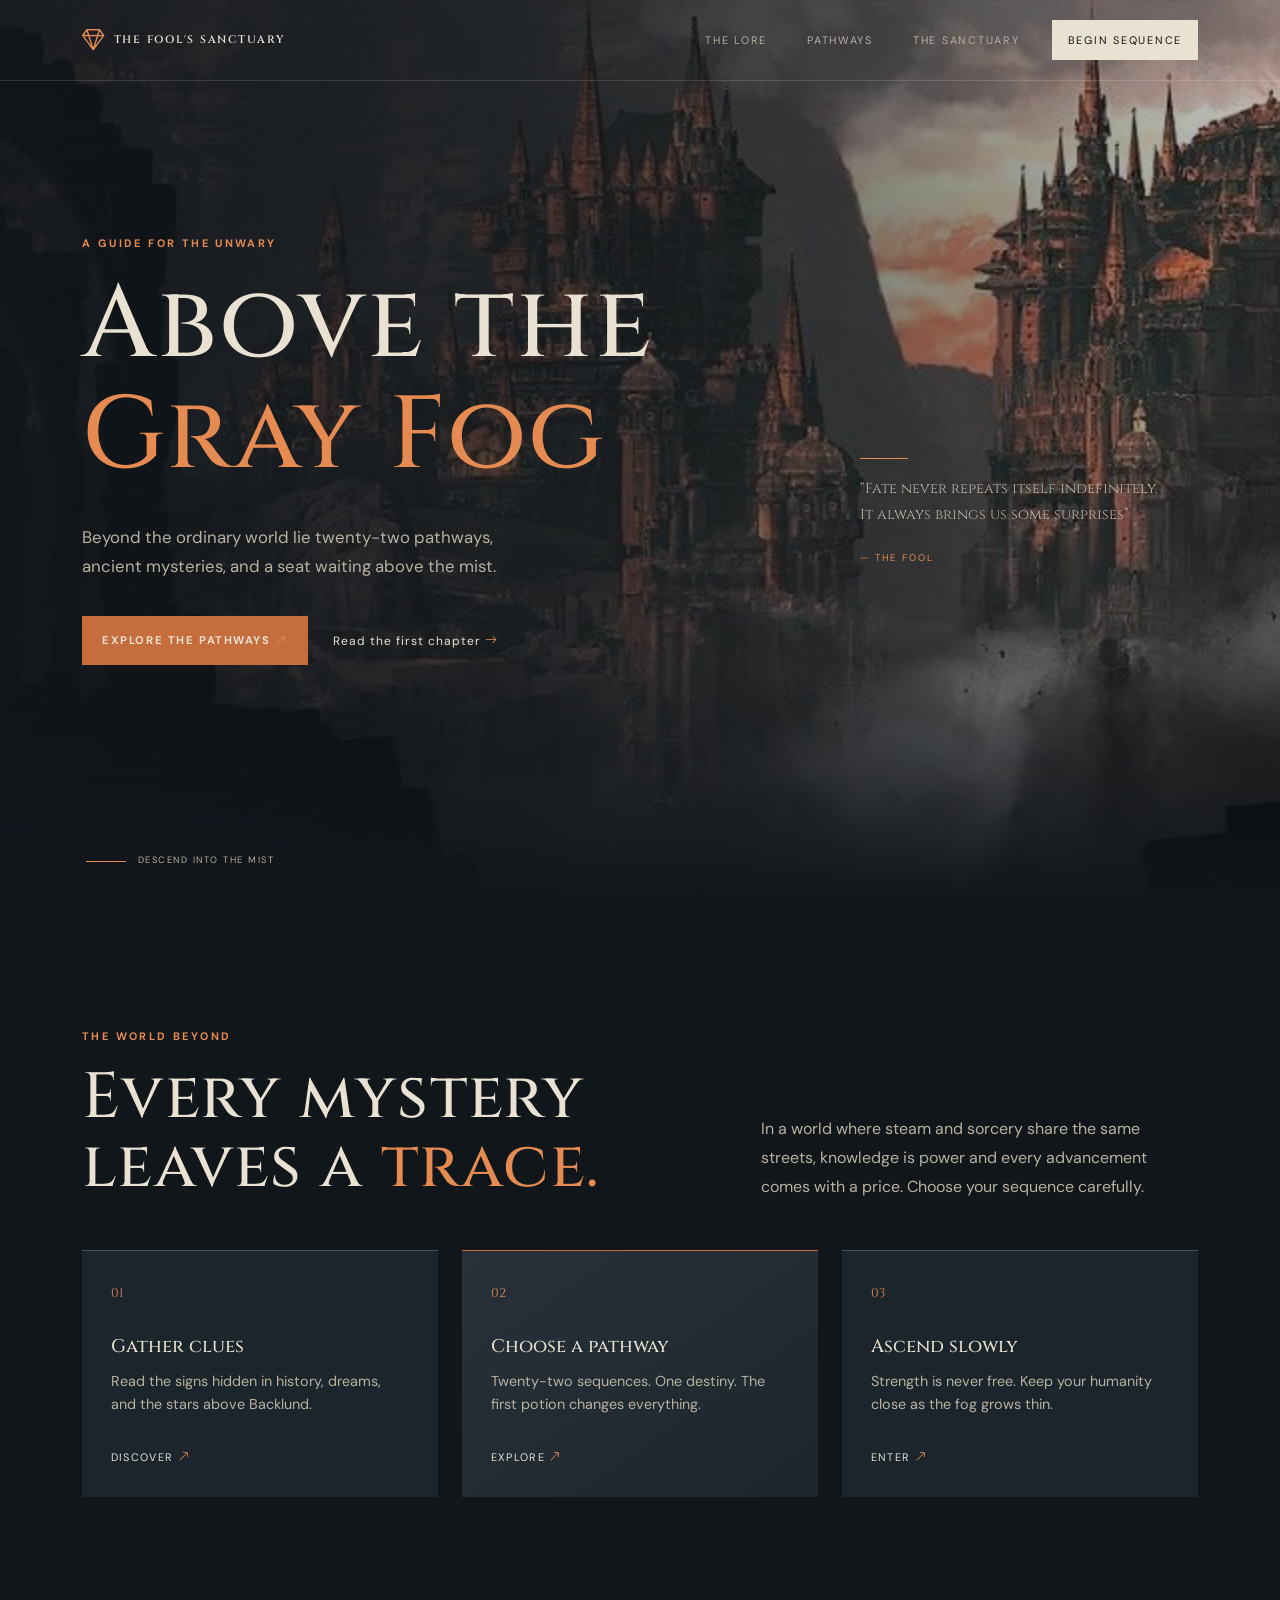
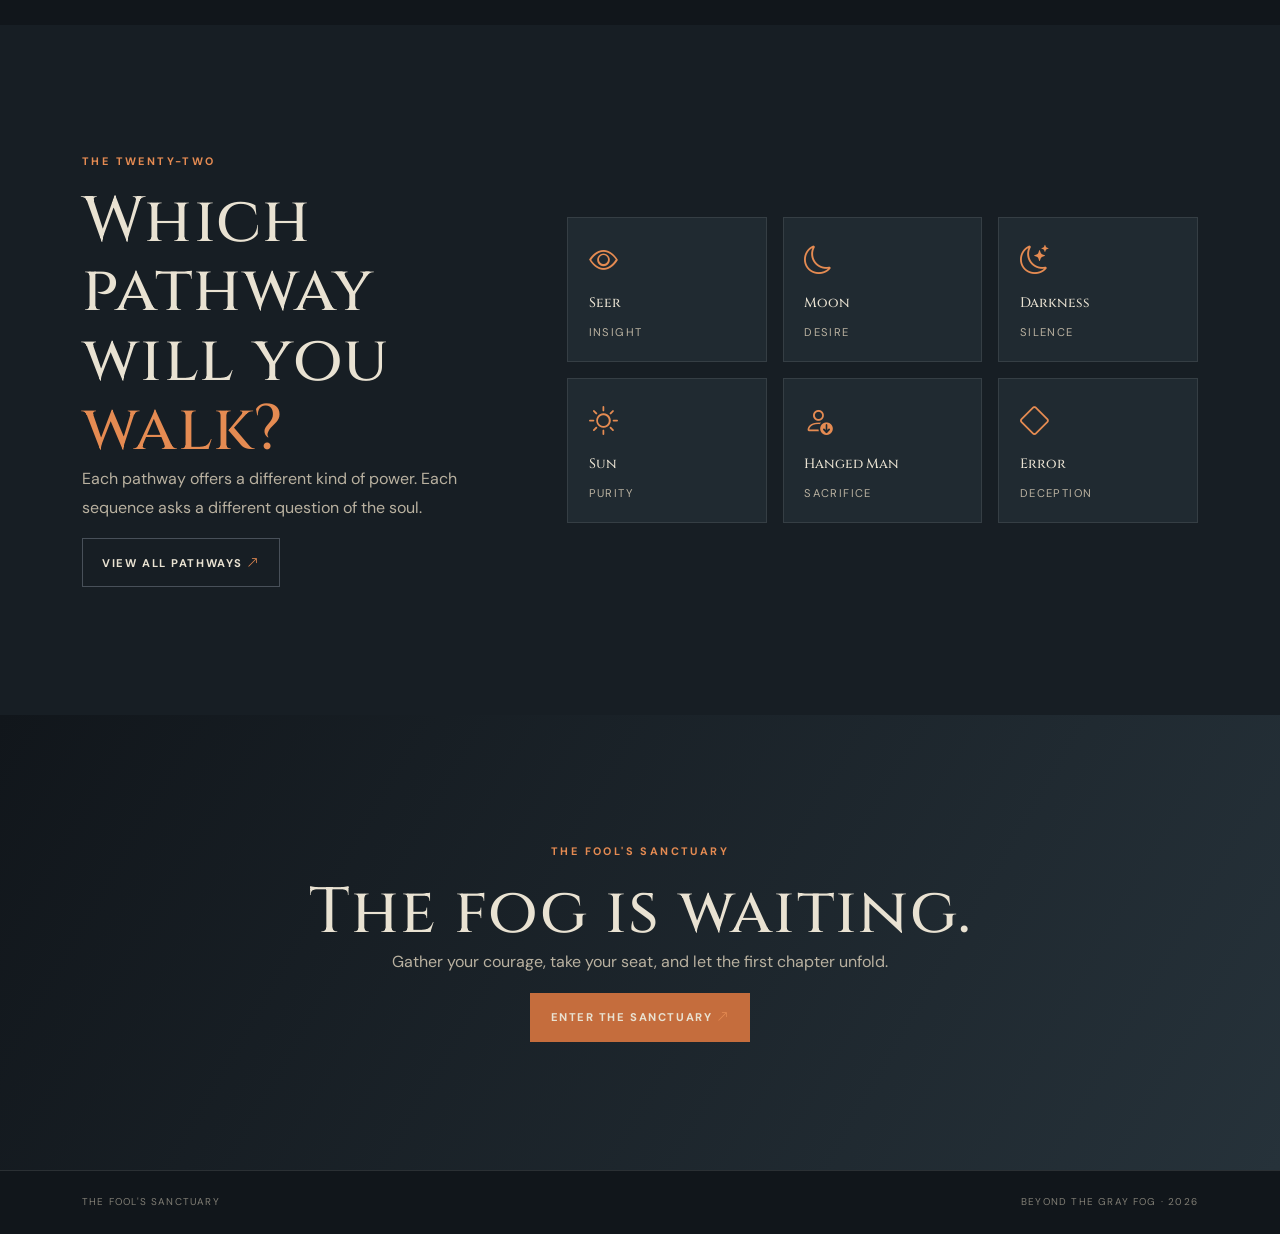
==== index.html @ c166ea6b "Add files via upload" ====
<!DOCTYPE html>
<html lang="en">
  <head>
    <meta charset="UTF-8">
    <meta name="viewport" content="width=device-width, initial-scale=1.0">
    <meta
      name="description"
      content="A Lord of the Mysteries inspired guide to the pathways."
    >
    <title>Above the Gray Fog</title>
    <link
      href="https://cdn.jsdelivr.net/npm/bootstrap@5.3.3/dist/css/bootstrap.min.css"
      rel="stylesheet"
    >
    <!-- Google Fonts -->
    <link
      href="https://fonts.googleapis.com/css2?family=Cinzel:wght@500;600;700&family=DM+Sans:wght@400;500;700&display=swap"
      rel="stylesheet"
    >
    <!-- Bootstrap Icons -->
    <link
      rel="stylesheet"
      href="https://cdn.jsdelivr.net/npm/bootstrap-icons@1.11.3/font/bootstrap-icons.min.css"
    >
    <!-- Custom CSS -->
    <link rel="stylesheet" href="./css/landing_page_style.css">
  </head>
  <body>
    <!-- Main navigation -->
    <header class="site-header">
      <nav class="navbar navbar-expand-lg" aria-label="Main navigation">
        <div class="container">
          <a class="navbar-brand d-flex align-items-center gap-2" href="#top">
            <i class="bi bi-gem brand-mark" aria-hidden="true"></i>
            <span>THE FOOL'S SANCTUARY</span>
          </a>
          <button
            class="navbar-toggler"
            type="button"
            data-bs-toggle="collapse"
            data-bs-target="#mainNav"
            aria-controls="mainNav"
            aria-expanded="false"
            aria-label="Toggle navigation"
          >
            <span class="navbar-toggler-icon"></span>
          </button>
          <div class="collapse navbar-collapse" id="mainNav">
            <ul class="navbar-nav ms-auto align-items-lg-center gap-lg-4">
              <li class="nav-item">
                <a class="nav-link" href="#lore">The Lore</a>
              </li>
              <li class="nav-item">
                <a class="nav-link" href="#pathways">Pathways</a>
              </li>
              <li class="nav-item">
                <a class="nav-link" href="#sanctuary">The Sanctuary</a>
              </li>
              <li class="nav-item">
                <a class="nav-cta" href="#begin">Begin Sequence</a>
              </li>
            </ul>
          </div>
        </div>
      </nav>
    </header>

    <main id="top">
      <!-- Introduction -->
      <section class="intro-section" aria-labelledby="intro-title">
        <div class="container position-relative">
          <div class="row min-vh-100 align-items-center">
            <div class="col-12 col-lg-8 col-xl-7">
              <p class="eyebrow reveal">A GUIDE FOR THE UNWARY</p>
              <h1 id="intro-title" class="intro-title reveal reveal-delay-1">
                Above the<br><em>Gray Fog</em>
              </h1>
              <p class="intro-copy reveal reveal-delay-2">
                Beyond the ordinary world lie twenty-two pathways, ancient
                mysteries, and a seat waiting above the mist.
              </p>
              <div class="intro-actions reveal reveal-delay-3">
                <a class="btn btn-relic" href="#pathways"
                  >Explore the Pathways
                  <i class="bi bi-arrow-up-right" aria-hidden="true"></i
                ></a>
                <a class="text-link" href="#lore"
                  >Read the first chapter
                  <i class="bi bi-arrow-right" aria-hidden="true"></i
                ></a>
              </div>
            </div>
            <div class="col-12 col-lg-4 col-xl-5 d-none d-lg-block">
              <div class="intro-note">
                <span class="note-line"></span>
                <p>
                  “Fate never repeats itself indefinitely.<br>It always brings
                  us some surprises”
                </p>
                <small>— THE FOOL</small>
              </div>
            </div>
          </div>
          <a
            class="scroll-cue"
            href="#lore"
            aria-label="Scroll to the lore section"
            ><span></span>DESCEND INTO THE MIST</a
          >
        </div>
      </section>

      <!-- World / Lore overview -->
      <section
        id="lore"
        class="lore-section section-space"
        aria-labelledby="lore-title"
      >
        <div class="container">
          <div class="row g-5 align-items-end">
            <div class="col-12 col-md-7">
              <p class="eyebrow">THE WORLD BEYOND</p>
              <h2 id="lore-title" class="section-title">
                Every mystery<br>leaves a <em>trace.</em>
              </h2>
            </div>
            <div class="col-12 col-md-5">
              <p class="section-copy">
                In a world where steam and sorcery share the same streets,
                knowledge is power and every advancement comes with a price.
                Choose your sequence carefully.
              </p>
            </div>
          </div>
          <div class="row g-4 mt-4">
            <div class="col-12 col-md-4">
              <article class="lore-card">
                <span class="card-number">01</span>
                <h3>Gather clues</h3>
                <p>
                  Read the signs hidden in history, dreams, and the stars above
                  Backlund.
                </p>
                <a href="#begin" aria-label="Learn about gathering clues"
                  >Discover
                  <i class="bi bi-arrow-up-right" aria-hidden="true"></i
                ></a>
              </article>
            </div>
            <div class="col-12 col-md-4">
              <article class="lore-card card-featured">
                <span class="card-number">02</span>
                <h3>Choose a pathway</h3>
                <p>
                  Twenty-two sequences. One destiny. The first potion changes
                  everything.
                </p>
                <a href="#pathways" aria-label="Explore the pathways"
                  >Explore
                  <i class="bi bi-arrow-up-right" aria-hidden="true"></i
                ></a>
              </article>
            </div>
            <div class="col-12 col-md-4">
              <article class="lore-card">
                <span class="card-number">03</span>
                <h3>Ascend slowly</h3>
                <p>
                  Strength is never free. Keep your humanity close as the fog
                  grows thin.
                </p>
                <a href="#sanctuary" aria-label="Enter the sanctuary"
                  >Enter <i class="bi bi-arrow-up-right" aria-hidden="true"></i
                ></a>
              </article>
            </div>
          </div>
        </div>
      </section>

      <!-- Pathway choices -->
      <section
        id="pathways"
        class="pathway-section section-space"
        aria-labelledby="pathway-title"
      >
        <div class="container">
          <div class="row g-5 align-items-center">
            <div class="col-12 col-lg-5">
              <p class="eyebrow">THE TWENTY-TWO</p>
              <h2 id="pathway-title" class="section-title">
                Which pathway<br>will you <em>walk?</em>
              </h2>
              <p class="section-copy">
                Each pathway offers a different kind of power. Each sequence
                asks a different question of the soul.
              </p>
              <a class="btn btn-outline-relic mt-3" href="#begin"
                >View all pathways
                <i class="bi bi-arrow-up-right" aria-hidden="true"></i
              ></a>
            </div>
            <div class="col-12 col-lg-7">
              <div class="pathway-grid row g-3">
                <div class="col-6 col-md-4">
                  <div class="pathway-tile">
                    <i class="bi bi-eye" aria-hidden="true"></i
                    ><strong>Seer</strong><small>Insight</small>
                  </div>
                </div>
                <div class="col-6 col-md-4">
                  <div class="pathway-tile">
                    <i class="bi bi-moon" aria-hidden="true"></i
                    ><strong>Moon</strong><small>Desire</small>
                  </div>
                </div>
                <div class="col-6 col-md-4">
                  <div class="pathway-tile">
                    <i class="bi bi-moon-stars" aria-hidden="true"></i
                    ><strong>Darkness</strong><small>Silence</small>
                  </div>
                </div>
                <div class="col-6 col-md-4">
                  <div class="pathway-tile">
                    <i class="bi bi-sun" aria-hidden="true"></i
                    ><strong>Sun</strong><small>Purity</small>
                  </div>
                </div>
                <div class="col-6 col-md-4">
                  <div class="pathway-tile">
                    <i class="bi bi-person-down" aria-hidden="true"></i
                    ><strong>Hanged Man</strong><small>Sacrifice</small>
                  </div>
                </div>
                <div class="col-6 col-md-4">
                  <div class="pathway-tile">
                    <i class="bi bi-diamond" aria-hidden="true"></i
                    ><strong>Error</strong><small>Deception</small>
                  </div>
                </div>
              </div>
            </div>
          </div>
        </div>
      </section>

      <!-- Final call to enter the sanctuary -->
      <section
        id="sanctuary"
        class="sanctuary-section section-space"
        aria-labelledby="sanctuary-title"
      >
        <div class="container">
          <div class="row justify-content-center text-center">
            <div class="col-12 col-lg-8">
              <p class="eyebrow">THE FOOL'S SANCTUARY</p>
              <h2 id="sanctuary-title" class="section-title">
                The fog is waiting.
              </h2>
              <p class="section-copy mx-auto">
                Gather your courage, take your seat, and let the first chapter
                unfold.
              </p>
              <a
                id="begin"
                class="btn btn-relic mt-3"
                href="login.html"
                >Enter the Sanctuary
                <i class="bi bi-arrow-up-right" aria-hidden="true"></i
              ></a>
            </div>
          </div>
        </div>
      </section>
    </main>

    <!-- Page footer -->
    <footer class="site-footer">
      <div
        class="container d-flex flex-column flex-md-row justify-content-between gap-3"
      >
        <span>THE FOOL'S SANCTUARY</span><span>Beyond the gray fog · 2026</span>
      </div>
    </footer>

    <dialog id="welcomeDialog" class="welcome-dialog" aria-labelledby="welcomeDialogTitle">
      <div class="welcome-dialog-icon" aria-hidden="true">
        <i class="bi bi-eye"></i>
      </div>
      <h2 id="welcomeDialogTitle">Login Is Complete</h2>
      <p>Welcome back to the Tarot Club.</p>
      <button type="button" class="btn btn-relic" id="welcomeDialogButton">Continue</button>
    </dialog>

    <script src="https://cdn.jsdelivr.net/npm/bootstrap@5.3.3/dist/js/bootstrap.bundle.min.js"></script>
    <script>
      const welcomeDialog = document.getElementById('welcomeDialog');
      const welcomeDialogButton = document.getElementById('welcomeDialogButton');

      if (sessionStorage.getItem('loginWelcomePending') === 'true') {
        sessionStorage.removeItem('loginWelcomePending');
        welcomeDialog.showModal();
        welcomeDialogButton.focus();
      }

      welcomeDialogButton.addEventListener('click', function () {
        welcomeDialog.close();
      });
    </script>
  </body>
</html>
---- css/landing_page_style.css ----
* {
  box-sizing: border-box;
}
html {
  scroll-behavior: smooth;
}
body {
  margin: 0;
  background: #11161b;
  color: #e9e2d2;
  font-family: "DM Sans", sans-serif;
}

.site-header {
  position: absolute;
  z-index: 10;
  width: 100%;
  border-bottom: 1px solid #ffffff24;
}
.navbar {
  padding: 1.25rem 0;
}
.navbar-brand,
.nav-link,
.nav-cta {
  color: #e9e2d2;
  font-size: 0.68rem;
  letter-spacing: 0.16em;
  text-transform: uppercase;
}
.navbar-brand {
  font-family: "Cinzel", Georgia, serif;
  font-weight: 600;
}
.brand-mark {
  color: #e58b52;
  font-size: 1.4rem;
  line-height: 0;
}
.nav-link {
  color: #b9b1a0;
  transition: color 0.2s ease;
}
.nav-link:hover {
  color: #e58b52;
}
.nav-cta {
  display: inline-block;
  color: #11161b;
  background: #e9e2d2;
  padding: 0.75rem 1rem;
  text-decoration: none;
  transition:
    background 0.2s ease,
    color 0.2s ease;
}
.nav-cta:hover {
  color: #e9e2d2;
  background: #c56d3d;
}
.navbar-toggler {
  border-color: #ffffff66;
}
.navbar-toggler-icon {
  filter: invert(1);
}

.intro-section {
  min-height: 100vh;
  position: relative;
  overflow: hidden;
  background:
    linear-gradient(90deg, #11161bf2 0%, #11161bba 42%, #11161b40 100%),
    url("../Images/GiantKingPalace.webp") center/cover;
}
.intro-section::after {
  content: "";
  position: absolute;
  inset: auto 0 0;
  height: 25%;
  background: linear-gradient(#00000000, #11161b);
  pointer-events: none;
}
.intro-section .container {
  min-height: 100vh;
}
.eyebrow {
  margin-bottom: 1.2rem;
  color: #e58b52;
  font-size: 0.68rem;
  font-weight: 700;
  letter-spacing: 0.22em;
}
.intro-title,
.section-title {
  font-family: "Cinzel", Georgia, serif;
  font-weight: 500;
  line-height: 1.08;
  letter-spacing: 0.02em;
}
.intro-title {
  max-width: 720px;
  margin: 0;
  color: #e9e2d2;
  font-size: clamp(3.5rem, 8vw, 7.5rem);
}
em {
  color: #e58b52;
  font-style: normal;
}
.intro-copy {
  max-width: 440px;
  margin: 2rem 0 2.25rem;
  color: #b9b1a0;
  font-size: 1.05rem;
  line-height: 1.7;
}
.intro-actions {
  display: flex;
  align-items: center;
  gap: 1.6rem;
  flex-wrap: wrap;
}
.btn-relic,
.btn-outline-relic {
  border-radius: 0;
  padding: 0.95rem 1.2rem;
  font-size: 0.7rem;
  font-weight: 700;
  letter-spacing: 0.14em;
  text-transform: uppercase;
}
.btn-relic {
  border: 1px solid #c56d3d;
  color: #e9e2d2;
  background: #c56d3d;
}
.btn-relic:hover {
  border-color: #e58b52;
  color: #11161b;
  background: #e58b52;
}
.btn-outline-relic {
  border: 1px solid #485059;
  color: #e9e2d2;
}
.btn-outline-relic:hover {
  border-color: #c56d3d;
  color: #e9e2d2;
  background: #c56d3d;
}
.text-link {
  color: #e9e2d2;
  font-size: 0.75rem;
  letter-spacing: 0.08em;
  text-decoration: none;
}
.text-link i,
.btn i,
.lore-card a i {
  color: #e58b52;
}
.text-link:hover {
  color: #e58b52;
}
.intro-note {
  margin-top: 8rem;
  margin-left: 25%;
  color: #b9b1a0;
  font-family: "Cinzel", Georgia, serif;
  font-size: 0.9rem;
  line-height: 1.8;
}
.note-line {
  display: block;
  width: 3rem;
  height: 1px;
  margin-bottom: 1.1rem;
  background: #e58b52;
}
.intro-note small {
  color: #e58b52;
  font-family: "DM Sans", sans-serif;
  font-size: 0.6rem;
  letter-spacing: 0.2em;
}
.scroll-cue {
  position: absolute;
  z-index: 2;
  bottom: 2rem;
  left: 1rem;
  display: flex;
  align-items: center;
  gap: 0.75rem;
  color: #b9b1a0;
  font-size: 0.58rem;
  letter-spacing: 0.16em;
  text-decoration: none;
}
.scroll-cue span {
  display: inline-block;
  width: 2.5rem;
  height: 1px;
  background: #e58b52;
}

.section-space {
  padding: 8rem 0;
}
.lore-section {
  background: #11161b;
}
.section-title {
  margin: 0;
  color: #e9e2d2;
  font-size: clamp(2.2rem, 5vw, 4.2rem);
}
.section-copy {
  max-width: 450px;
  margin: 0;
  color: #b9b1a0;
  line-height: 1.8;
}
.lore-card {
  min-height: 230px;
  padding: 1.8rem;
  border-top: 1px solid #485059;
  background: #1d252c;
  transition:
    transform 0.25s ease,
    border-color 0.25s ease;
}
.lore-card:hover {
  transform: translateY(-6px);
  border-color: #c56d3d;
}
.card-featured {
  background: linear-gradient(145deg, #283139, #1d252c);
  border-top-color: #c56d3d;
}
.card-number {
  color: #e58b52;
  font-family: "Cinzel", Georgia, serif;
  font-size: 0.8rem;
}
.lore-card h3 {
  margin: 2rem 0 0.8rem;
  font-family: "Cinzel", Georgia, serif;
  font-size: 1.15rem;
  font-weight: 500;
}
.lore-card p {
  min-height: 3.6rem;
  color: #b9b1a0;
  font-size: 0.9rem;
  line-height: 1.6;
}
.lore-card a {
  color: #e9e2d2;
  font-size: 0.68rem;
  letter-spacing: 0.12em;
  text-decoration: none;
  text-transform: uppercase;
}

.pathway-section {
  background: #171e24;
}
.pathway-tile {
  min-height: 145px;
  padding: 1.3rem;
  border: 1px solid #ffffff18;
  display: flex;
  flex-direction: column;
  justify-content: space-between;
  background: #202a31;
  transition:
    background 0.2s ease,
    border-color 0.2s ease;
}
.pathway-tile:hover {
  border-color: #c56d3d;
  background: #29353d;
}
.pathway-tile i {
  color: #e58b52;
  font-size: 1.8rem;
}
.pathway-tile strong {
  font-family: "Cinzel", Georgia, serif;
  font-size: 0.85rem;
  font-weight: 500;
}
.pathway-tile small {
  color: #b9b1a0;
  font-size: 0.7rem;
  letter-spacing: 0.12em;
  text-transform: uppercase;
}

.sanctuary-section {
  background: linear-gradient(120deg, #11161b, #26323a);
}
.sanctuary-section .section-copy {
  max-width: 510px;
}
.site-footer {
  padding: 1.5rem 0;
  border-top: 1px solid #ffffff1c;
  color: #817e75;
  font-size: 0.62rem;
  letter-spacing: 0.12em;
  text-transform: uppercase;
}

.welcome-dialog {
  width: min(90vw, 420px);
  padding: 2rem;
  border: 1px solid #e58b52;
  border-radius: 4px;
  color: #e9e2d2;
  text-align: center;
  background: #172027;
  box-shadow: 0 1rem 3rem #00000099;
}
.welcome-dialog::backdrop {
  background: #11161bcc;
  backdrop-filter: blur(3px);
}
.welcome-dialog-icon {
  margin-bottom: 0.75rem;
  color: #e58b52;
  font-size: 2rem;
}
.welcome-dialog h2 {
  margin-bottom: 0.75rem;
  color: #e58b52;
  font-family: "Cinzel", Georgia, serif;
  font-size: 1.2rem;
  text-transform: uppercase;
}
.welcome-dialog p {
  margin-bottom: 1.5rem;
}
.welcome-dialog .btn {
  border: 1px solid #e58b52;
}
.welcome-dialog .btn:focus-visible {
  outline: 2px solid #e9e2d2;
  outline-offset: 3px;
}
.reveal {
  animation: rise-in 0.8s ease both;
}
.reveal-delay-1 {
  animation-delay: 0.12s;
}
.reveal-delay-2 {
  animation-delay: 0.24s;
}
.reveal-delay-3 {
  animation-delay: 0.36s;
}
@keyframes rise-in {
  from {
    opacity: 0;
    transform: translateY(18px);
  }
  to {
    opacity: 1;
    transform: translateY(0);
  }
}

@media (max-width: 991.98px) {
  .navbar-collapse {
    padding-top: 1rem;
  }
  .nav-cta {
    display: inline-block;
    margin-top: 0.5rem;
  }
  .intro-title {
    font-size: clamp(3.5rem, 13vw, 6rem);
  }
}

@media (max-width: 575.98px) {
  .navbar {
    padding-inline: 0.5rem;
  }
  .intro-section {
    background-position: 65% center;
  }
  .intro-title {
    font-size: clamp(3rem, 16vw, 5rem);
  }
  .intro-copy {
    font-size: 0.95rem;
  }
  .section-space {
    padding: 5rem 0;
  }
  .scroll-cue {
    left: 0.75rem;
  }
}
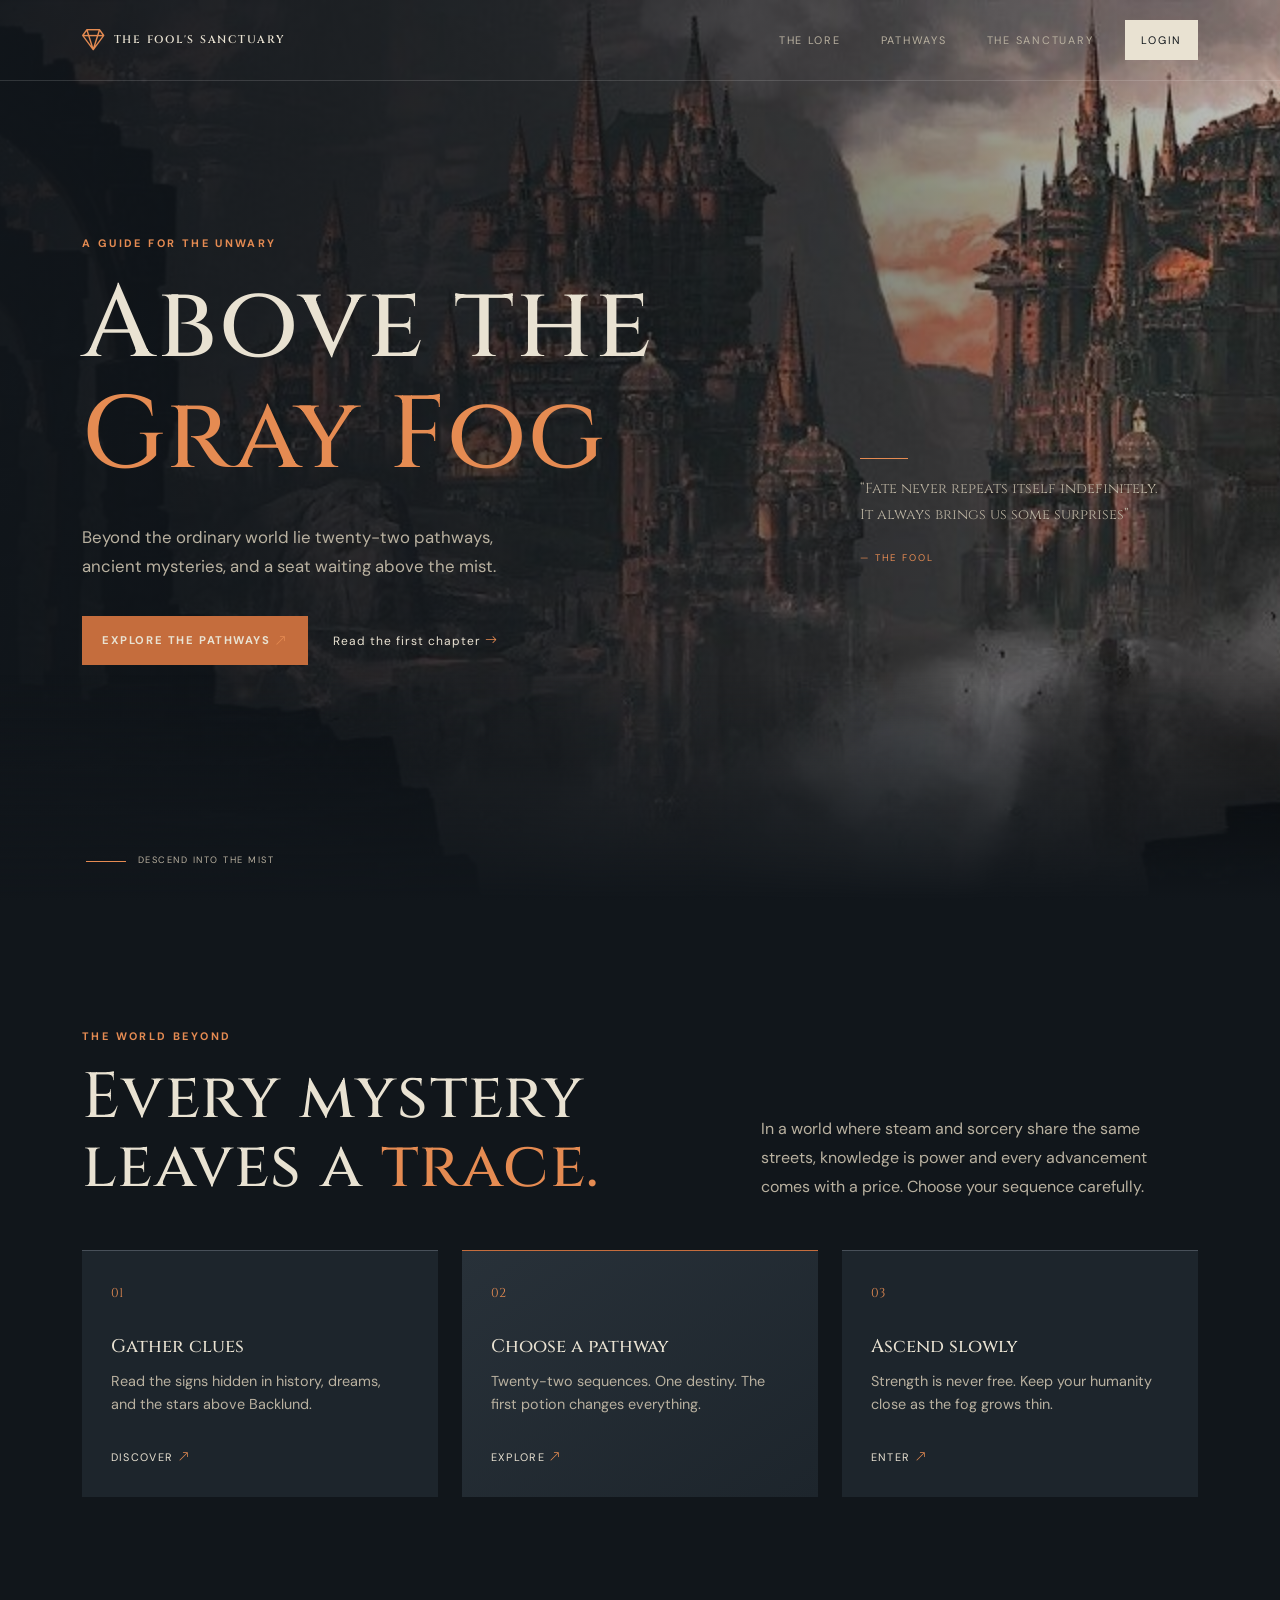
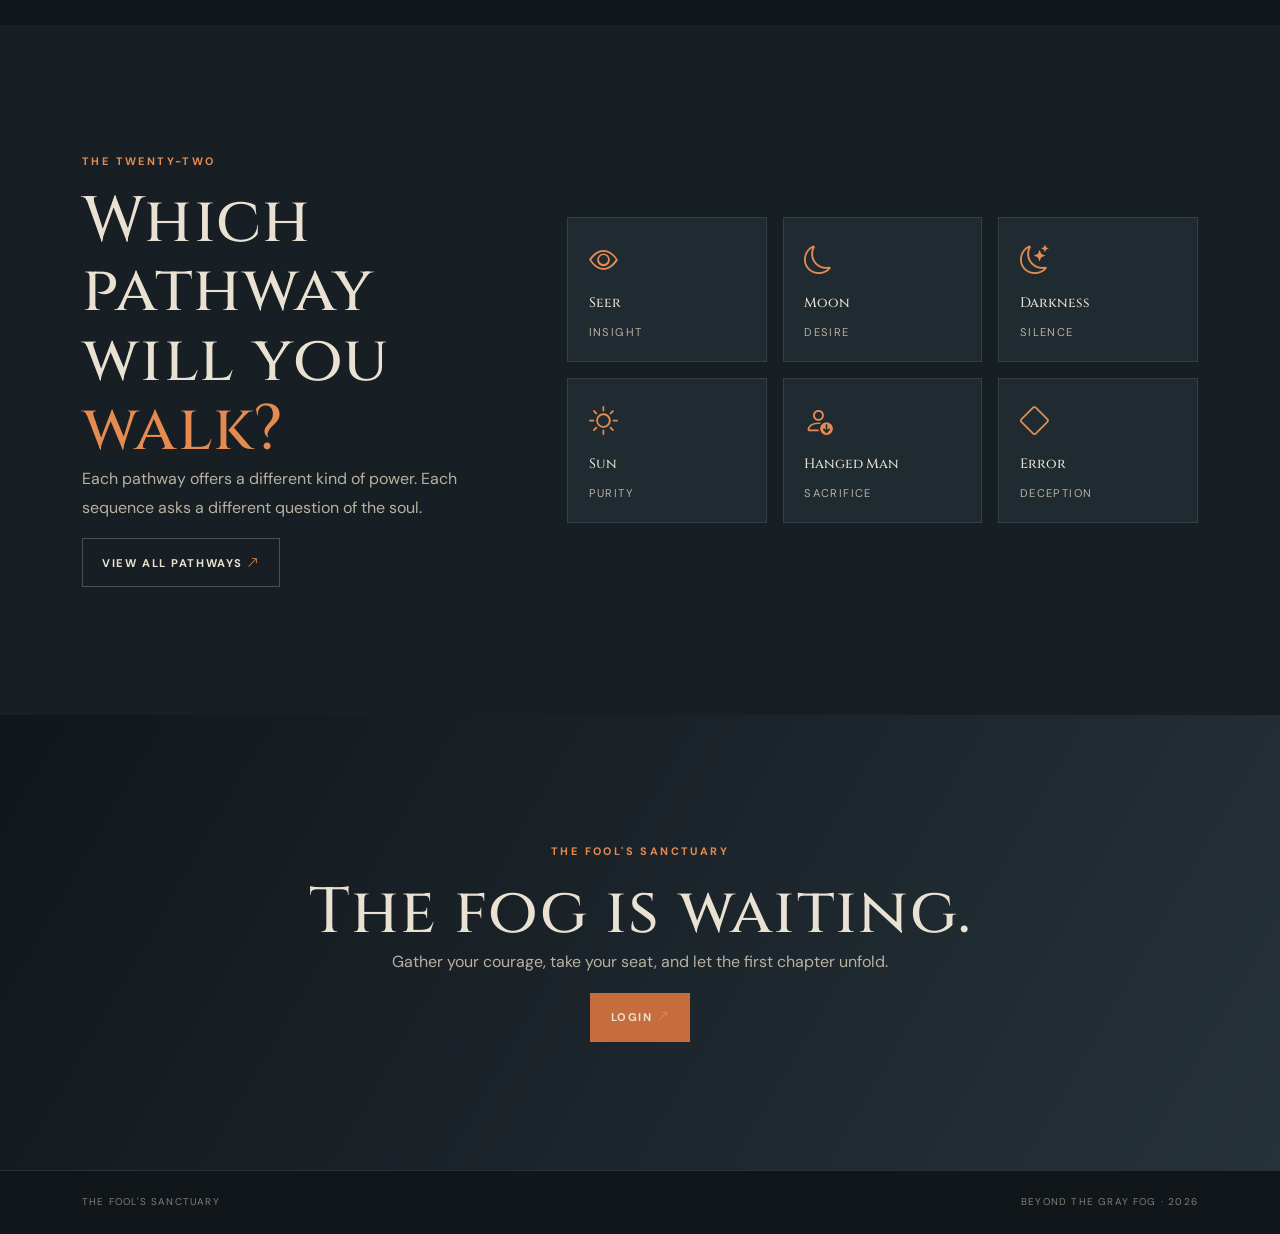
==== commit e4225267: "Change some words in index.html" ====
--- a/index.html
+++ b/index.html
@@ -57,7 +57,7 @@
                 <a class="nav-link" href="#sanctuary">The Sanctuary</a>
               </li>
               <li class="nav-item">
-                <a class="nav-cta" href="#begin">Begin Sequence</a>
+                <a class="nav-cta" href="#begin">LOGIN</a>
               </li>
             </ul>
           </div>
@@ -265,7 +265,7 @@
                 id="begin"
                 class="btn btn-relic mt-3"
                 href="login.html"
-                >Enter the Sanctuary
+                >LOGIN
                 <i class="bi bi-arrow-up-right" aria-hidden="true"></i
               ></a>
             </div>
